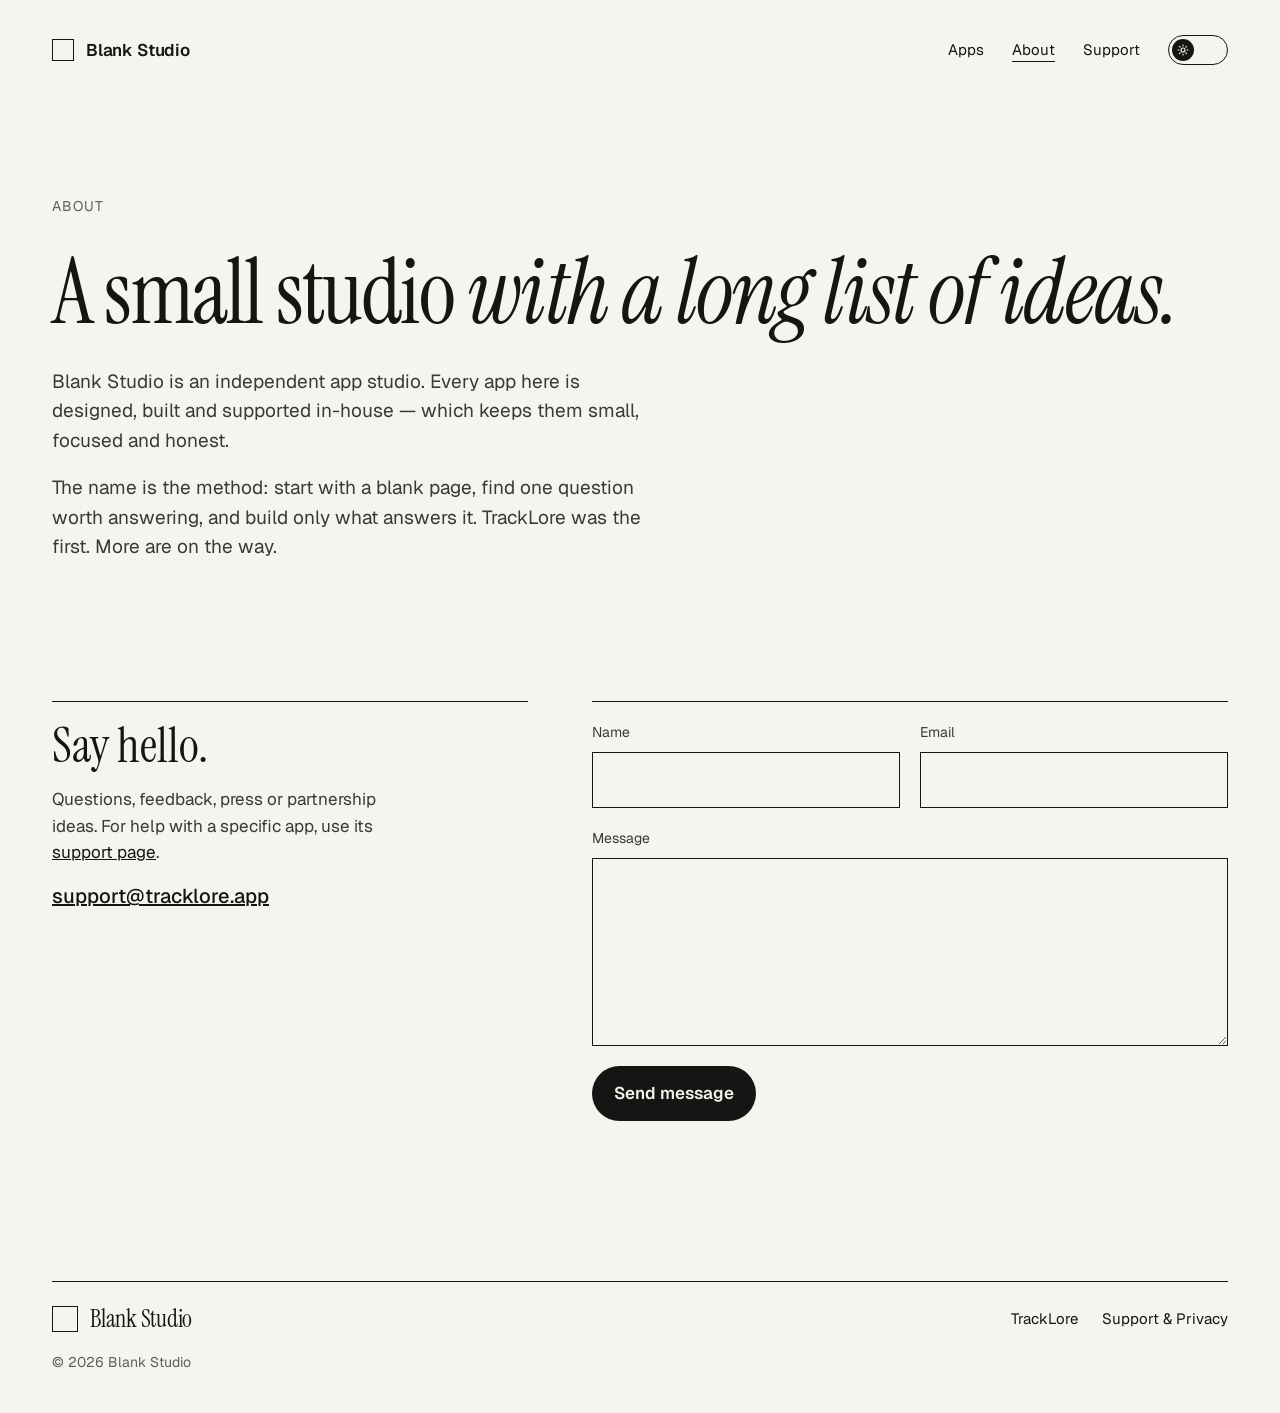
==== about.html @ 92d8fb65 "Add files via upload" ====
<!doctype html>
<html lang="en">
<head>
  <meta charset="utf-8">
  <meta name="viewport" content="width=device-width, initial-scale=1">
  <title>About — Blank Studio</title>
  <meta name="description" content="Blank Studio is an independent app studio making small, focused apps for iPhone.">
  <link rel="icon" href="images/favicon.svg" type="image/svg+xml">
  <script>(function(){try{var t=localStorage.getItem('theme');if(!t){t=window.matchMedia('(prefers-color-scheme: dark)').matches?'dark':'light';}document.documentElement.setAttribute('data-theme',t);}catch(e){}})();</script>
  <link rel="preconnect" href="https://fonts.googleapis.com">
  <link rel="preconnect" href="https://fonts.gstatic.com" crossorigin>
  <link href="https://fonts.googleapis.com/css2?family=Instrument+Serif:ital@0;1&family=Geist:wght@400;500;600&display=swap" rel="stylesheet">
  <link rel="stylesheet" href="css/styles.css">
</head>
<body>
  <a class="skip-link" href="#main">Skip to content</a>

  <header class="wrap site-header">
    <a class="brand" href="index.html">
      <span class="brand-mark" aria-hidden="true"></span>
      <span class="brand-name">Blank Studio</span>
    </a>
    <nav class="nav" aria-label="Main">
      <a href="index.html#apps">Apps</a>
      <a href="about.html" aria-current="page">About</a>
      <a href="support.html">Support</a>
    </nav>
    <button class="theme-toggle" type="button" aria-label="Dark mode" aria-pressed="false">
      <span class="track">
        <span class="knob">
          <svg class="icon-sun" width="12" height="12" viewBox="0 0 24 24" fill="none" stroke="currentColor" stroke-width="2.2" stroke-linecap="round" aria-hidden="true"><circle cx="12" cy="12" r="4"/><path d="M12 2v2M12 20v2M4.9 4.9l1.4 1.4M17.7 17.7l1.4 1.4M2 12h2M20 12h2M4.9 19.1l1.4-1.4M17.7 6.3l1.4-1.4"/></svg>
          <svg class="icon-moon" width="12" height="12" viewBox="0 0 24 24" fill="none" stroke="currentColor" stroke-width="2.2" stroke-linecap="round" stroke-linejoin="round" aria-hidden="true"><path d="M20 14.5A8 8 0 1 1 9.5 4a6.5 6.5 0 0 0 10.5 10.5z"/></svg>
        </span>
      </span>
    </button>
  </header>

  <main id="main">
    <section class="wrap about-hero">
      <div class="about-copy">
        <p class="eyebrow">About</p>
        <h1 class="serif">A small studio <em>with a long list of ideas.</em></h1>
        <div class="story">
          <p>Blank Studio is an independent app studio. Every app here is designed, built and supported in-house — which keeps them small, focused and honest.</p>
          <p>The name is the method: start with a blank page, find one question worth answering, and build only what answers it. TrackLore was the first. More are on the way.</p>
        </div>
      </div>
    </section>

    <section class="wrap section contact" aria-labelledby="contact-heading">
      <div class="contact-intro">
        <h2 id="contact-heading" class="serif">Say hello.</h2>
        <p>Questions, feedback, press or partnership ideas. For help with a specific app, use its <a href="support.html">support page</a>.</p>
        <a class="email" href="mailto:support@tracklore.app">support@tracklore.app</a>
      </div>
      <!--
        VISUAL ONLY for now: submitting does nothing.
        To make it work later: create a free form at formspree.io with the business email,
        then add  action="https://formspree.io/f/YOUR_FORM_ID" method="POST"  to the <form> tag
        and delete  onsubmit="return false;"
      -->
      <form class="contact-form" onsubmit="return false;">
        <div class="field-row">
          <div class="field">
            <label for="name">Name</label>
            <input id="name" name="name" type="text" autocomplete="name" required>
          </div>
          <div class="field">
            <label for="email">Email</label>
            <input id="email" name="email" type="email" autocomplete="email" required>
          </div>
        </div>
        <div class="field">
          <label for="message">Message</label>
          <textarea id="message" name="message" rows="6" required></textarea>
        </div>
        <button class="btn btn-solid" type="submit">Send message</button>
      </form>
    </section>
  </main>

  <footer class="wrap site-footer">
    <div class="footer-row">
      <a class="brand footer-brand" href="index.html">
        <span class="brand-mark" aria-hidden="true"></span>
        <span class="brand-name">Blank Studio</span>
      </a>
      <nav class="footer-nav" aria-label="Footer">
        <a href="tracklore.html">TrackLore</a>
        <a href="support.html">Support &amp; Privacy</a>
      </nav>
    </div>
    <span class="copyright">© 2026 Blank Studio</span>
  </footer>

  <script src="js/theme.js"></script>
</body>
</html>
---- css/styles.css ----
/* ==========================================================================
   Blank Studio — site styles
   Colors live in the variables below. Light is the default; dark mode
   switches them when <html data-theme="dark"> is set by js/theme.js.
   ========================================================================== */

:root {
  --bg: #F5F4EF;
  --ink: #151513;
  --muted: #5E5C57;
  --body: #3A3935;
  --line: #D6D4CC;
  --dash: #A8A59C;
  --plinth: #E6E3D9;
  --plinth-edge: #FFFFFF;
  --card: #FBFAF6;
  --spot: rgba(255, 255, 255, 0.95);

  --serif: "Instrument Serif", Georgia, serif;
  --sans: "Geist", "Helvetica Neue", Arial, sans-serif;
  --max: 1240px;
  --gutter: 32px;
  --radius: 28px;

  color-scheme: light;
}

[data-theme="dark"] {
  --bg: #0F0F0E;
  --ink: #EDEBE4;
  --muted: #9B988F;
  --body: #C9C6BD;
  --line: #2E2D2A;
  --dash: #55534D;
  --plinth: #1C1B19;
  --plinth-edge: #34322E;
  --card: #161614;
  --spot: rgba(255, 232, 196, 0.10);

  color-scheme: dark;
}

/* ---------- Base ---------- */

*, *::before, *::after { box-sizing: border-box; }

html { scroll-behavior: smooth; }
@media (prefers-reduced-motion: reduce) {
  html { scroll-behavior: auto; }
  *, *::before, *::after { transition: none !important; }
}

body {
  margin: 0;
  background: var(--bg);
  color: var(--ink);
  font-family: var(--sans);
  font-size: 17px;
  line-height: 1.55;
  -webkit-font-smoothing: antialiased;
  transition: background-color 0.45s ease, color 0.45s ease;
}

img { max-width: 100%; display: block; }
a { color: var(--ink); }
a:hover { color: var(--muted); }
h1, h2, h3, p { margin: 0; }
em { font-style: italic; }

:focus-visible { outline: 2px solid var(--ink); outline-offset: 3px; }

.skip-link {
  position: absolute; left: 16px; top: -48px;
  padding: 10px 16px; background: var(--ink); color: var(--bg);
  border-radius: 999px; text-decoration: none; z-index: 10;
}
.skip-link:focus { top: 16px; color: var(--bg); }

.wrap { max-width: var(--max); margin: 0 auto; padding: 0 var(--gutter); }
.serif { font-family: var(--serif); font-weight: 400; }
.eyebrow { font-size: 14px; letter-spacing: 0.08em; text-transform: uppercase; color: var(--muted); }
.muted { color: var(--muted); }
.plain { text-decoration: none; }
.section { margin-top: 140px; }

/* ---------- Header ---------- */

.site-header {
  display: flex; flex-wrap: wrap; align-items: center; gap: 16px;
  padding-top: 28px; padding-bottom: 28px;
}
.brand { display: flex; align-items: center; gap: 12px; text-decoration: none; color: var(--ink); }
.brand:hover { color: var(--ink); }
.brand-mark { width: 22px; height: 22px; border: 1.5px solid var(--ink); display: block; }
.brand-name { font-weight: 600; letter-spacing: -0.01em; }

.nav { margin-left: auto; display: flex; flex-wrap: wrap; gap: 28px; font-size: 15px; }
.nav a { text-decoration: none; }
.nav a[aria-current="page"] { text-decoration: underline; text-underline-offset: 6px; }

/* Dark mode toggle */
.theme-toggle {
  font: inherit; display: inline-flex; align-items: center;
  min-height: 44px; padding: 0; margin-left: 12px;
  background: transparent; border: 0; cursor: pointer; color: var(--ink);
}
.theme-toggle .track {
  position: relative; display: block; width: 60px; height: 30px;
  border: 1px solid var(--ink); border-radius: 999px;
}
.theme-toggle .knob {
  position: absolute; top: 3px; left: 3px; width: 22px; height: 22px;
  border-radius: 50%; background: var(--ink); color: var(--bg);
  display: flex; align-items: center; justify-content: center;
  transition: left 0.35s cubic-bezier(0.4, 0, 0.2, 1), background-color 0.45s ease;
}
[data-theme="dark"] .theme-toggle .knob { left: 33px; }
.theme-toggle .icon-moon { display: none; }
[data-theme="dark"] .theme-toggle .icon-moon { display: block; }
[data-theme="dark"] .theme-toggle .icon-sun { display: none; }

/* ---------- Buttons ---------- */

.btn {
  display: inline-flex; align-items: center; gap: 10px;
  min-height: 48px; padding: 14px 22px; border-radius: 999px;
  text-decoration: none; font: inherit; font-weight: 600; cursor: pointer;
}
.btn-outline { border: 1.5px solid var(--ink); color: var(--ink); background: transparent; font-weight: 500; }
.btn-solid { background: var(--ink); color: var(--bg); border: 0; }
.btn-solid:hover { color: var(--bg); opacity: 0.85; }
.btn-light { background: #F2F0F7; color: #0A0A14; }
.btn-light:hover { color: #0A0A14; opacity: 0.9; }
.btn-ghost-light { border: 1.5px solid rgba(242, 240, 247, 0.5); color: #F2F0F7; font-weight: 500; }
.btn-ghost-light:hover { color: #F2F0F7; border-color: #F2F0F7; }
.btn-row { display: flex; flex-wrap: wrap; align-items: center; gap: 12px; }

/* ---------- Home hero ---------- */

.hero { padding-top: 120px; padding-bottom: 96px; display: flex; flex-direction: column; gap: 40px; }
.hero h1 { font-size: clamp(56px, 9vw, 136px); line-height: 0.95; letter-spacing: -0.02em; text-wrap: balance; }
.hero-foot { display: flex; flex-wrap: wrap; gap: 32px; justify-content: space-between; align-items: flex-end; }
.lede { max-width: 520px; font-size: 20px; color: var(--body); text-wrap: pretty; }

/* ---------- Apps index ---------- */

.index-head {
  display: flex; justify-content: space-between; align-items: baseline;
  border-top: 1.5px solid var(--ink); padding: 18px 0;
  font-size: 14px; letter-spacing: 0.08em; text-transform: uppercase;
}
.index-row {
  display: grid; grid-template-columns: 80px 1fr auto; gap: 16px; align-items: baseline;
  padding: 22px 0; border-top: 1px solid var(--line); text-decoration: none;
}
.index-row:last-child { border-bottom: 1px solid var(--line); }
.index-row .num, .index-row .meta { color: var(--muted); }
.index-row .meta { font-size: 15px; }
.index-row .name { font-family: var(--serif); font-size: 40px; line-height: 1; }
.index-row.is-upcoming { color: var(--muted); }
.index-row.is-upcoming .name { font-style: italic; }

/* ---------- TrackLore panel (keeps the app's own dark look in both themes) ---------- */

.tl-panel {
  position: relative; overflow: hidden;
  background: #0A0A14; color: #F2F0F7;
  border: 1px solid rgba(255, 255, 255, 0.08); border-radius: var(--radius);
  display: flex; flex-wrap: wrap; align-items: center; gap: 48px;
  padding: clamp(32px, 6vw, 80px);
}
.tl-panel > * { position: relative; }
.tl-panel .aurora {
  position: absolute; inset: 0; pointer-events: none;
  background:
    radial-gradient(500px 400px at 15% 10%, rgba(140, 92, 245, 0.35), transparent 70%),
    radial-gradient(420px 380px at 85% 90%, rgba(92, 140, 250, 0.30), transparent 70%),
    radial-gradient(360px 300px at 70% 30%, rgba(235, 92, 219, 0.16), transparent 70%);
}
.tl-copy { flex: 1 1 380px; display: flex; flex-direction: column; gap: 28px; }
.tl-copy h2 { font-size: clamp(40px, 5vw, 68px); line-height: 1; letter-spacing: -0.01em; text-wrap: balance; }
.tl-copy p { max-width: 460px; color: #CFCAE0; font-size: 18px; text-wrap: pretty; }
.tl-id { display: flex; align-items: center; gap: 16px; }
.tl-id img { width: 72px; height: 72px; border-radius: 17px; object-fit: cover; }
.tl-id .label { font-size: 14px; letter-spacing: 0.08em; text-transform: uppercase; color: #B9B4CC; }
.tl-id .title { font-size: 22px; font-weight: 600; display: block; }
.tl-phones { flex: 0 1 300px; display: flex; justify-content: center; gap: 20px; flex-wrap: wrap; }

/* Phone mockups */
.phone {
  width: 250px; height: 520px; border-radius: 44px; flex: none;
  background: #0A0A14; color: #F2F0F7; border: 8px solid #1E1D27;
  box-shadow: 0 40px 80px rgba(0, 0, 0, 0.5);
  position: relative; overflow: hidden;
  display: flex; flex-direction: column; align-items: center; justify-content: center; gap: 24px;
}
.phone > * { position: relative; }
.phone::before {
  content: ""; position: absolute; inset: 0;
  background:
    radial-gradient(220px 220px at 20% 15%, rgba(140, 92, 245, 0.5), transparent 70%),
    radial-gradient(200px 200px at 85% 80%, rgba(92, 140, 250, 0.45), transparent 70%);
}
.phone.is-large { width: 270px; height: 560px; border-width: 9px; border-radius: 46px; }
.phone.is-offset { margin-top: 48px; }
.mic-ring {
  width: 140px; height: 140px; border-radius: 50%;
  background: conic-gradient(#5C8CFA, #8C5CF5, #EB5CDB, #5C8CFA);
  display: flex; align-items: center; justify-content: center;
}
.mic-ring span {
  width: calc(100% - 14px); height: calc(100% - 14px); border-radius: 50%;
  background: #12111C; display: flex; align-items: center; justify-content: center;
}
.phone .caption { display: flex; flex-direction: column; align-items: center; gap: 6px; }
.phone .caption strong { font-size: 18px; }
.phone .caption small { font-size: 13px; color: #B9B4CC; }

.phone.is-result { justify-content: flex-start; align-items: stretch; gap: 14px; padding: 48px 18px 18px; }
.phone.is-result::before {
  background:
    radial-gradient(220px 200px at 80% 10%, rgba(235, 92, 219, 0.35), transparent 70%),
    radial-gradient(200px 200px at 10% 90%, rgba(140, 92, 245, 0.4), transparent 70%);
}
.phone .art { width: 100%; aspect-ratio: 1; border-radius: 16px; background: linear-gradient(135deg, #5C8CFA, #8C5CF5 55%, #EB5CDB); }
.phone .song { display: flex; flex-direction: column; gap: 2px; }
.phone .song strong { font-size: 16px; }
.phone .song small { font-size: 13px; color: #B9B4CC; }
.phone .source {
  background: rgba(255, 255, 255, 0.08); border: 1px solid rgba(255, 255, 255, 0.14);
  border-radius: 14px; padding: 10px 12px; display: flex; flex-direction: column; gap: 2px;
}
.phone .source small { font-size: 11px; letter-spacing: 0.08em; text-transform: uppercase; color: #B9B4CC; }
.phone .source strong { font-size: 13px; }

/* ---------- "Coming soon" exhibit ---------- */

.exhibit {
  position: relative; overflow: hidden;
  border: 1px solid var(--line); border-radius: var(--radius);
  background: radial-gradient(620px 460px at 42% -8%, var(--spot), transparent 72%);
  padding: clamp(32px, 6vw, 72px);
  display: flex; flex-wrap: wrap; align-items: flex-end; justify-content: space-between; gap: 48px;
  transition: border-color 0.45s ease;
}
.exhibit-tag { position: absolute; top: clamp(32px, 6vw, 72px); left: clamp(32px, 6vw, 72px); }
.exhibit-stage { flex: 1 1 520px; display: flex; flex-direction: column; align-items: center; padding-top: 72px; }
.velvet {
  position: relative; width: min(440px, 100%); height: 400px;
  border-radius: 48% 48% 10px 10px / 34% 34% 10px 10px;
  background:
    radial-gradient(110% 55% at 50% -6%, rgba(255, 236, 214, 0.26), transparent 58%),
    linear-gradient(90deg,
      rgba(0,0,0,0.5) 0%, rgba(0,0,0,0.05) 9%, rgba(255,255,255,0.08) 16%,
      rgba(0,0,0,0.32) 24%, rgba(255,255,255,0.07) 33%, rgba(0,0,0,0.26) 42%,
      rgba(255,255,255,0.09) 51%, rgba(0,0,0,0.3) 60%, rgba(255,255,255,0.06) 69%,
      rgba(0,0,0,0.32) 79%, rgba(255,255,255,0.05) 88%, rgba(0,0,0,0.55) 100%),
    #5B1D26;
  box-shadow: inset 0 -30px 40px rgba(0, 0, 0, 0.35), 0 30px 50px rgba(0, 0, 0, 0.22);
  display: flex; align-items: center; justify-content: center;
}
.velvet span {
  font-family: var(--serif); font-style: italic;
  font-size: clamp(40px, 5vw, 60px); line-height: 1; color: #F3E6D8;
  text-shadow: 0 2px 12px rgba(0, 0, 0, 0.45);
}
.velvet-hem {
  width: min(500px, 108%); height: 22px; margin-top: -6px;
  border-radius: 0 0 50% 50% / 0 0 100% 100%;
  background:
    linear-gradient(90deg, rgba(0,0,0,0.5) 0%, rgba(0,0,0,0.1) 12%, rgba(255,255,255,0.06) 22%,
      rgba(0,0,0,0.3) 35%, rgba(255,255,255,0.06) 50%, rgba(0,0,0,0.3) 65%,
      rgba(255,255,255,0.05) 80%, rgba(0,0,0,0.5) 100%),
    #4A1720;
}
.plinth {
  width: min(560px, 100%); height: 64px;
  background: var(--plinth); border-top: 2px solid var(--plinth-edge);
  display: flex; align-items: center; justify-content: center;
  transition: background-color 0.45s ease;
}
.plaque {
  font-size: 11px; letter-spacing: 0.3em; text-transform: uppercase; color: #2A2112;
  padding: 7px 16px; border: 1px solid #7A5F2E;
  background: linear-gradient(180deg, #DCC48E, #A98848);
}
.floor-shadow { width: min(620px, 110%); height: 26px; border-radius: 50%; background: radial-gradient(closest-side, rgba(0, 0, 0, 0.22), transparent); }
.wall-label {
  flex: 0 1 260px; background: var(--card); border: 1px solid var(--line);
  padding: 22px 24px; display: flex; flex-direction: column; gap: 4px;
  font-size: 14px; color: var(--body); transition: background-color 0.45s ease;
}
.wall-label .title { font-family: var(--serif); font-style: italic; font-size: 26px; line-height: 1.2; color: var(--ink); }
.wall-label .note { margin-top: 12px; padding-top: 12px; border-top: 1px solid var(--line); }

/* ---------- Footer ---------- */

.site-footer { margin-top: 160px; padding-bottom: 40px; display: flex; flex-direction: column; gap: 20px; }
.footer-row {
  display: flex; flex-wrap: wrap; justify-content: space-between; align-items: center; gap: 20px;
  border-top: 1.5px solid var(--ink); padding-top: 24px; font-size: 15px;
}
.footer-brand .brand-mark { width: 26px; height: 26px; }
.footer-brand .brand-name { font-family: var(--serif); font-weight: 400; font-size: 24px; line-height: 1; }
.footer-nav { display: flex; flex-wrap: wrap; gap: 24px; }
.footer-nav a { text-decoration: none; }
.copyright { font-size: 14px; color: var(--muted); }

/* ---------- TrackLore page ---------- */

.crumbs { display: flex; gap: 8px; font-size: 14px; color: var(--muted); padding-top: 8px; }
.crumbs a { color: var(--muted); text-decoration: none; }
.tl-hero { margin-top: 24px; }
.tl-hero .tl-panel { gap: 56px; padding: clamp(32px, 6vw, 88px); }
.tl-hero .tl-copy { flex: 1 1 420px; }
.tl-hero h1 { font-size: clamp(48px, 6vw, 88px); line-height: 0.98; letter-spacing: -0.015em; text-wrap: balance; }
.tl-hero .tl-id img { width: 88px; height: 88px; border-radius: 20px; }
.tl-hero .tl-id .name { font-size: 28px; font-weight: 600; letter-spacing: -0.01em; display: block; }
.tl-hero .tl-id .sub { color: #B9B4CC; }
.tl-hero .tl-phones { flex: 1 1 440px; }
.tl-hero .phone { width: 230px; height: 480px; border-radius: 40px; }
.tl-hero .mic-ring { width: 128px; height: 128px; }
.small-light { font-size: 14px; color: #B9B4CC; }

.big-statement { font-size: clamp(40px, 5vw, 72px); line-height: 1; letter-spacing: -0.01em; max-width: 820px; text-wrap: balance; }
.steps {
  list-style: none; margin: 56px 0 0; padding: 0;
  display: grid; grid-template-columns: repeat(auto-fit, minmax(min(300px, 100%), 1fr)); gap: 32px;
}
.steps li { border-top: 1.5px solid var(--ink); padding-top: 20px; display: flex; flex-direction: column; gap: 10px; }
.steps h3 { font-size: 22px; font-weight: 600; }
.steps p { color: var(--body); }

.feature-cols { display: grid; grid-template-columns: repeat(auto-fit, minmax(min(340px, 100%), 1fr)); gap: 48px; }
.feature-cols ul { margin: 18px 0 0; padding: 0; list-style: none; }
.feature-cols li { padding: 14px 0; border-top: 1px solid var(--line); }
.feature-cols li:last-child { border-bottom: 1px solid var(--line); }

.pricing {
  border: 1.5px solid var(--ink); border-radius: var(--radius); padding: clamp(32px, 6vw, 72px);
  display: flex; flex-wrap: wrap; gap: 48px; justify-content: space-between; align-items: flex-end;
}
.pricing-copy { flex: 1 1 420px; display: flex; flex-direction: column; gap: 18px; }
.pricing-copy h2 { font-size: clamp(40px, 5vw, 64px); line-height: 1; }
.pricing-copy p { max-width: 520px; color: var(--body); }
.price-box { flex: 0 1 320px; display: flex; flex-direction: column; gap: 6px; border-left: 1.5px solid var(--ink); padding-left: 28px; }
.price-box .price { font-family: var(--serif); font-size: 48px; line-height: 1; }

.closing { display: flex; flex-direction: column; align-items: flex-start; gap: 28px; }
.closing h2 { font-size: clamp(48px, 7vw, 104px); line-height: 0.95; letter-spacing: -0.02em; }
.fine-print { max-width: 680px; font-size: 14px; color: var(--muted); }

/* ---------- About ---------- */

.about-hero { padding-top: 96px; display: flex; flex-wrap: wrap; gap: 64px; align-items: flex-start; }
.about-copy { flex: 1 1 560px; display: flex; flex-direction: column; gap: 32px; }
.about-copy h1 { font-size: clamp(48px, 7vw, 104px); line-height: 0.95; letter-spacing: -0.02em; text-wrap: balance; }
.about-copy .story { display: flex; flex-direction: column; gap: 18px; max-width: 600px; font-size: 19px; color: var(--body); }
.photo-placeholder {
  flex: 0 1 380px; aspect-ratio: 4 / 5; border: 1.5px dashed var(--dash); border-radius: 4px;
  display: flex; align-items: center; justify-content: center; color: var(--muted); font-size: 15px;
}
.contact { display: flex; flex-wrap: wrap; gap: 64px; }
.contact-intro { flex: 1 1 360px; display: flex; flex-direction: column; gap: 16px; border-top: 1.5px solid var(--ink); padding-top: 20px; }
.contact-intro h2 { font-size: 48px; line-height: 1; }
.contact-intro p { color: var(--body); max-width: 360px; }
.contact-intro .email { font-size: 20px; font-weight: 500; }
.contact-form { flex: 1 1 520px; display: flex; flex-direction: column; gap: 20px; border-top: 1.5px solid var(--ink); padding-top: 20px; }
.field-row { display: grid; grid-template-columns: repeat(auto-fit, minmax(min(220px, 100%), 1fr)); gap: 20px; }
.field { display: flex; flex-direction: column; gap: 8px; }
.field label { font-size: 14px; color: var(--body); }
.field input, .field textarea, .field select {
  font: inherit; color: var(--ink); padding: 14px 16px;
  border: 1.5px solid var(--ink); border-radius: 0; background: transparent;
}
.field textarea { resize: vertical; }
.contact-form .btn { align-self: flex-start; }

/* ---------- Support & privacy ---------- */

.support-hero { padding-top: 80px; padding-bottom: 64px; display: flex; flex-wrap: wrap; gap: 32px; align-items: flex-end; justify-content: space-between; }
.support-hero h1 { font-size: clamp(48px, 7vw, 96px); line-height: 0.95; letter-spacing: -0.02em; }
.app-chip { display: flex; align-items: center; gap: 12px; margin-bottom: 20px; font-weight: 600; }
.app-chip img { width: 44px; height: 44px; border-radius: 10px; object-fit: cover; }
.app-picker select { min-width: 220px; min-height: 48px; font-size: 16px; }
.support-layout { display: flex; flex-wrap: wrap; gap: 64px; align-items: flex-start; }
.toc { flex: 1 1 200px; max-width: 240px; display: flex; flex-direction: column; border-top: 1.5px solid var(--ink); font-size: 15px; }
.toc a { padding: 14px 0; border-bottom: 1px solid var(--line); text-decoration: none; }
.support-main { flex: 999 1 560px; min-width: 0; display: flex; flex-direction: column; gap: 96px; }
.support-main section { border-top: 1.5px solid var(--ink); padding-top: 20px; display: flex; flex-direction: column; gap: 18px; scroll-margin-top: 24px; }
.support-main h2 { font-size: 44px; line-height: 1; }
.support-main .copy { max-width: 640px; color: var(--body); }
.support-main .email { font-size: 22px; font-weight: 500; }
.faq { display: flex; flex-direction: column; }
.faq details { border-top: 1px solid var(--line); padding: 18px 0; }
.faq details:last-child { border-bottom: 1px solid var(--line); }
.faq summary { font-weight: 600; cursor: pointer; }
.faq p { margin-top: 10px; color: var(--body); max-width: 640px; }
.policy { display: flex; flex-direction: column; gap: 24px; max-width: 680px; color: var(--body); }
.policy h3 { font-size: 18px; color: var(--ink); margin-bottom: 6px; }

/* ---------- Small screens ---------- */

@media (max-width: 640px) {
  :root { --gutter: 20px; --radius: 22px; }
  .hero { padding-top: 64px; padding-bottom: 64px; }
  .section { margin-top: 96px; }
  .index-row { grid-template-columns: 40px 1fr; }
  .index-row .meta { grid-column: 2; }
  .index-row .name { font-size: 32px; }
  .nav { gap: 20px; order: 3; width: 100%; margin-left: 0; }
  .theme-toggle { margin-left: auto; }
  .phone.is-offset { margin-top: 0; }
  .price-box { border-left: 0; padding-left: 0; border-top: 1.5px solid var(--ink); padding-top: 20px; }
  .velvet { height: 300px; }
  .site-footer { margin-top: 112px; }
}
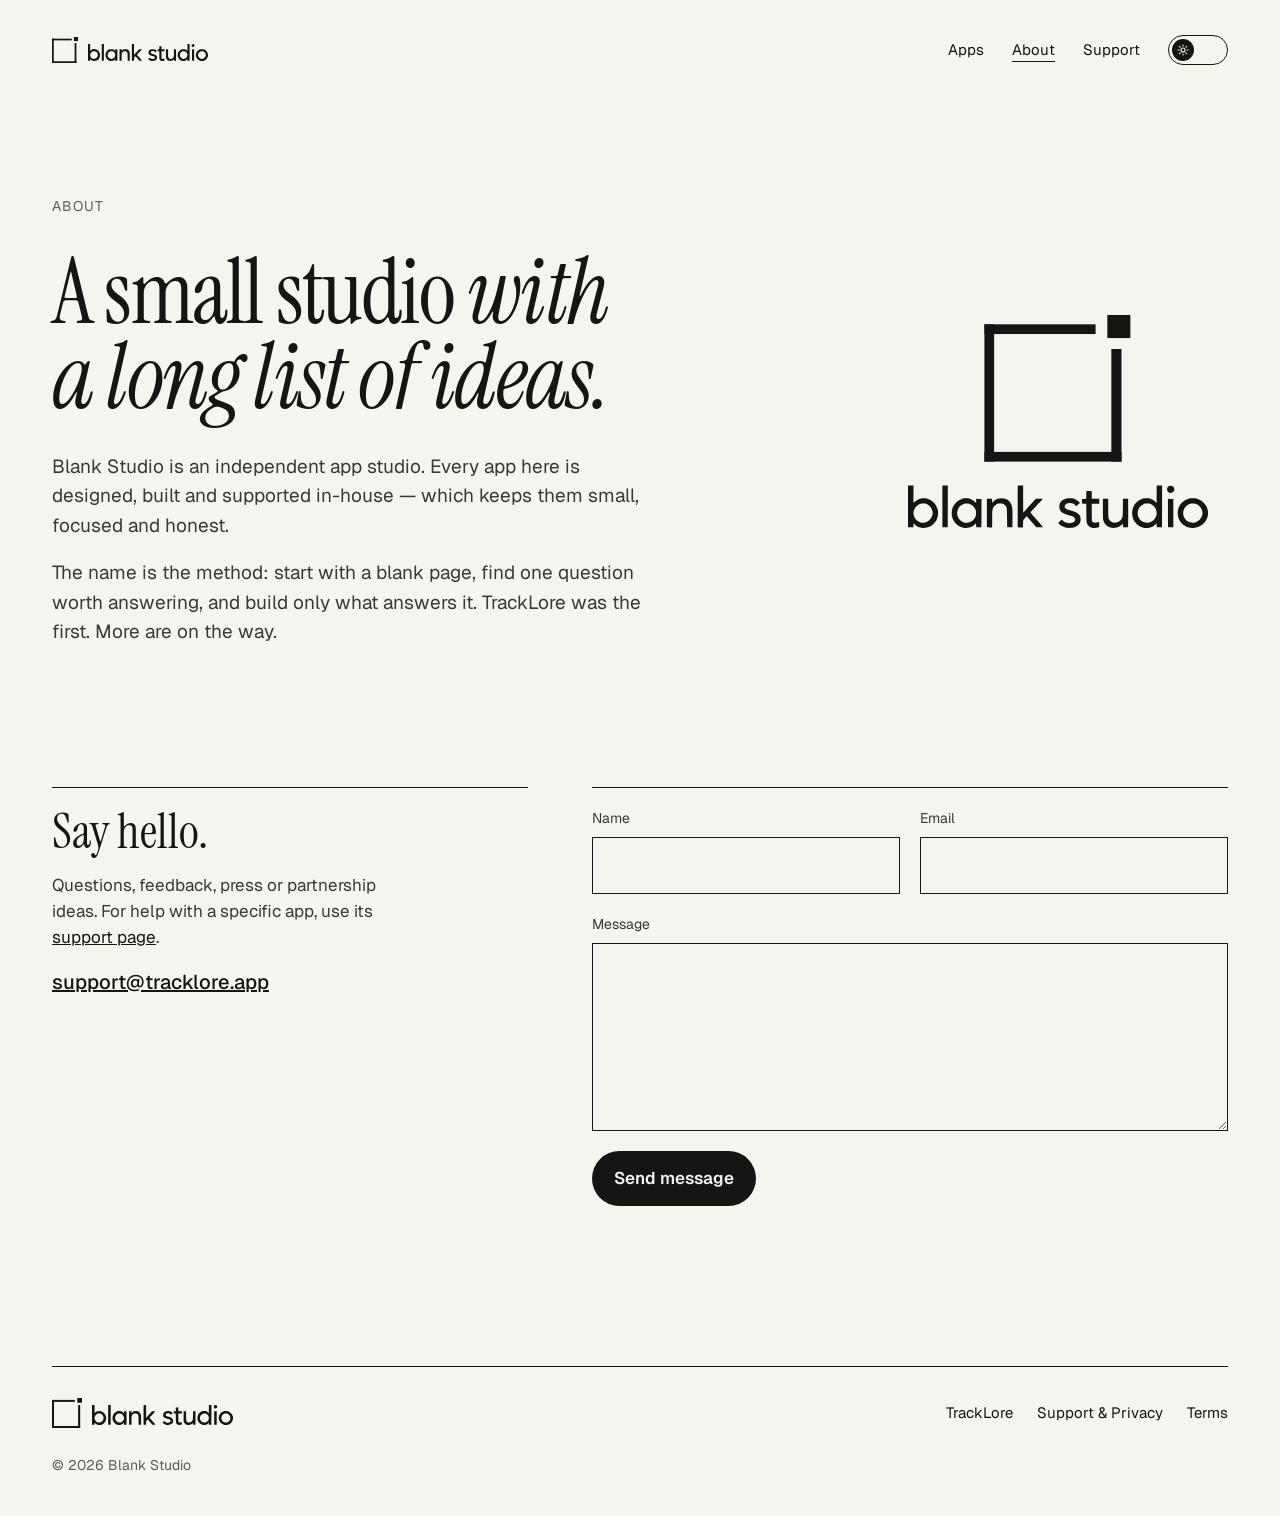
==== commit 8e83f442: "Add Blank Studio logo and TrackLore terms of use" ====
--- a/about.html
+++ b/about.html
@@ -6,6 +6,10 @@
   <title>About — Blank Studio</title>
   <meta name="description" content="Blank Studio is an independent app studio making small, focused apps for iPhone.">
   <link rel="icon" href="images/favicon.svg" type="image/svg+xml">
+  <link rel="apple-touch-icon" href="images/apple-touch-icon.png">
+  <meta property="og:site_name" content="Blank Studio">
+  <meta property="og:image" content="https://blankstudio91.github.io/images/og-image.png">
+  <meta name="twitter:card" content="summary_large_image">
   <script>(function(){try{var t=localStorage.getItem('theme');if(!t){t=window.matchMedia('(prefers-color-scheme: dark)').matches?'dark':'light';}document.documentElement.setAttribute('data-theme',t);}catch(e){}})();</script>
   <link rel="preconnect" href="https://fonts.googleapis.com">
   <link rel="preconnect" href="https://fonts.gstatic.com" crossorigin>
@@ -16,9 +20,9 @@
   <a class="skip-link" href="#main">Skip to content</a>
 
   <header class="wrap site-header">
-    <a class="brand" href="index.html">
-      <span class="brand-mark" aria-hidden="true"></span>
-      <span class="brand-name">Blank Studio</span>
+    <a class="brand" href="index.html" aria-label="Blank Studio home">
+      <img class="logo-mark" src="images/logo-mark.svg" alt="" width="26" height="26">
+      <img class="logo-word" src="images/logo-wordmark.svg" alt="" width="120" height="17">
     </a>
     <nav class="nav" aria-label="Main">
       <a href="index.html#apps">Apps</a>
@@ -44,6 +48,9 @@
           <p>Blank Studio is an independent app studio. Every app here is designed, built and supported in-house — which keeps them small, focused and honest.</p>
           <p>The name is the method: start with a blank page, find one question worth answering, and build only what answers it. TrackLore was the first. More are on the way.</p>
         </div>
+      </div>
+      <div class="about-logo">
+        <img class="logo-full" src="images/logo.svg" alt="Blank Studio logo" width="300" height="213">
       </div>
     </section>
 
@@ -81,13 +88,14 @@
 
   <footer class="wrap site-footer">
     <div class="footer-row">
-      <a class="brand footer-brand" href="index.html">
-        <span class="brand-mark" aria-hidden="true"></span>
-        <span class="brand-name">Blank Studio</span>
+      <a class="brand footer-brand" href="index.html" aria-label="Blank Studio home">
+        <img class="logo-mark" src="images/logo-mark.svg" alt="" width="26" height="26">
+        <img class="logo-word" src="images/logo-wordmark.svg" alt="" width="120" height="17">
       </a>
       <nav class="footer-nav" aria-label="Footer">
         <a href="tracklore.html">TrackLore</a>
         <a href="support.html">Support &amp; Privacy</a>
+        <a href="support.html#terms">Terms</a>
       </nav>
     </div>
     <span class="copyright">© 2026 Blank Studio</span>
--- a/css/styles.css
+++ b/css/styles.css
@@ -89,10 +89,16 @@
   display: flex; flex-wrap: wrap; align-items: center; gap: 16px;
   padding-top: 28px; padding-bottom: 28px;
 }
-.brand { display: flex; align-items: center; gap: 12px; text-decoration: none; color: var(--ink); }
-.brand:hover { color: var(--ink); }
-.brand-mark { width: 22px; height: 22px; border: 1.5px solid var(--ink); display: block; }
-.brand-name { font-weight: 600; letter-spacing: -0.01em; }
+.brand { display: flex; align-items: center; gap: 10px; text-decoration: none; color: var(--ink); min-height: 44px; }
+.brand:hover { color: var(--ink); opacity: 0.75; }
+
+/* Logo: dark SVGs, inverted to light in dark mode. */
+.logo-mark, .logo-word, .logo-full { display: block; transition: filter 0.45s ease; }
+[data-theme="dark"] .logo-mark, [data-theme="dark"] .logo-word, [data-theme="dark"] .logo-full { filter: invert(1); }
+.logo-mark { width: 26px; height: auto; }
+.logo-word { height: 17px; width: auto; margin-top: 4px; }
+.footer-brand .logo-mark { width: 30px; }
+.footer-brand .logo-word { height: 20px; }
 
 .nav { margin-left: auto; display: flex; flex-wrap: wrap; gap: 28px; font-size: 15px; }
 .nav a { text-decoration: none; }
@@ -300,8 +306,6 @@
   display: flex; flex-wrap: wrap; justify-content: space-between; align-items: center; gap: 20px;
   border-top: 1.5px solid var(--ink); padding-top: 24px; font-size: 15px;
 }
-.footer-brand .brand-mark { width: 26px; height: 26px; }
-.footer-brand .brand-name { font-family: var(--serif); font-weight: 400; font-size: 24px; line-height: 1; }
 .footer-nav { display: flex; flex-wrap: wrap; gap: 24px; }
 .footer-nav a { text-decoration: none; }
 .copyright { font-size: 14px; color: var(--muted); }
@@ -356,6 +360,8 @@
 .about-copy { flex: 1 1 560px; display: flex; flex-direction: column; gap: 32px; }
 .about-copy h1 { font-size: clamp(48px, 7vw, 104px); line-height: 0.95; letter-spacing: -0.02em; text-wrap: balance; }
 .about-copy .story { display: flex; flex-direction: column; gap: 18px; max-width: 600px; font-size: 19px; color: var(--body); }
+.about-logo { flex: 0 1 340px; align-self: center; display: flex; justify-content: center; padding: 24px 0; }
+.about-logo .logo-full { width: min(300px, 70vw); height: auto; }
 .photo-placeholder {
   flex: 0 1 380px; aspect-ratio: 4 / 5; border: 1.5px dashed var(--dash); border-radius: 4px;
   display: flex; align-items: center; justify-content: center; color: var(--muted); font-size: 15px;
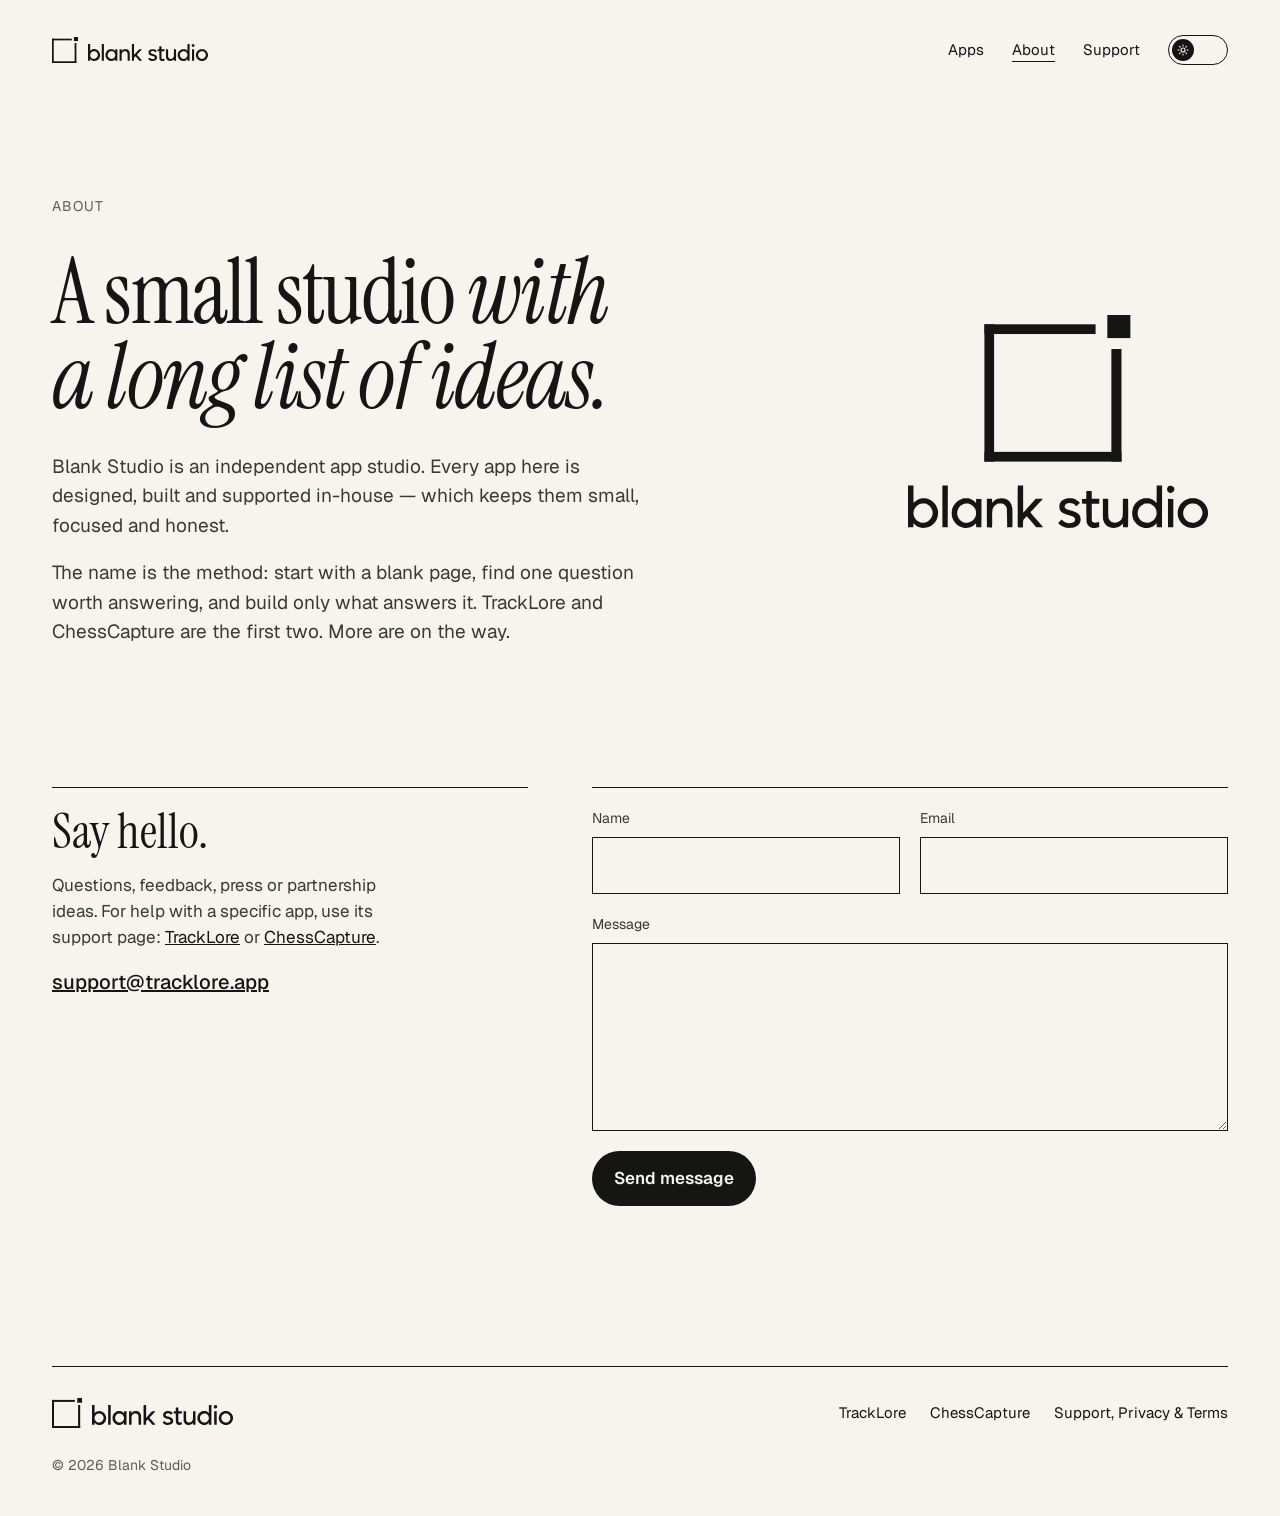
==== commit c46672f9: "Add ChessCapture app page, support, privacy and terms" ====
--- a/about.html
+++ b/about.html
@@ -46,7 +46,7 @@
         <h1 class="serif">A small studio <em>with a long list of ideas.</em></h1>
         <div class="story">
           <p>Blank Studio is an independent app studio. Every app here is designed, built and supported in-house — which keeps them small, focused and honest.</p>
-          <p>The name is the method: start with a blank page, find one question worth answering, and build only what answers it. TrackLore was the first. More are on the way.</p>
+          <p>The name is the method: start with a blank page, find one question worth answering, and build only what answers it. TrackLore and ChessCapture are the first two. More are on the way.</p>
         </div>
       </div>
       <div class="about-logo">
@@ -57,7 +57,7 @@
     <section class="wrap section contact" aria-labelledby="contact-heading">
       <div class="contact-intro">
         <h2 id="contact-heading" class="serif">Say hello.</h2>
-        <p>Questions, feedback, press or partnership ideas. For help with a specific app, use its <a href="support.html">support page</a>.</p>
+        <p>Questions, feedback, press or partnership ideas. For help with a specific app, use its support page: <a href="support.html">TrackLore</a> or <a href="chesscapture-support.html">ChessCapture</a>.</p>
         <a class="email" href="mailto:support@tracklore.app">support@tracklore.app</a>
       </div>
       <!--
@@ -94,8 +94,8 @@
       </a>
       <nav class="footer-nav" aria-label="Footer">
         <a href="tracklore.html">TrackLore</a>
-        <a href="support.html">Support &amp; Privacy</a>
-        <a href="support.html#terms">Terms</a>
+        <a href="chesscapture.html">ChessCapture</a>
+        <a href="support.html">Support, Privacy &amp; Terms</a>
       </nav>
     </div>
     <span class="copyright">© 2026 Blank Studio</span>
--- a/css/styles.css
+++ b/css/styles.css
@@ -421,3 +421,88 @@
   .velvet { height: 300px; }
   .site-footer { margin-top: 112px; }
 }
+
+/* ---------- ChessCapture panel (keeps the app's own walnut-and-board look in both themes) ---------- */
+
+.cc-panel {
+  position: relative; overflow: hidden;
+  background: #231D17; color: #F4EEE3;
+  border: 1px solid rgba(255, 255, 255, 0.08); border-radius: var(--radius);
+  display: flex; flex-wrap: wrap; align-items: center; gap: 48px;
+  padding: clamp(32px, 6vw, 80px);
+}
+.cc-panel > * { position: relative; }
+.cc-panel .board-glow {
+  position: absolute; inset: 0; pointer-events: none;
+  background:
+    radial-gradient(520px 420px at 85% 15%, rgba(231, 212, 177, 0.16), transparent 70%),
+    radial-gradient(420px 360px at 10% 95%, rgba(76, 156, 104, 0.22), transparent 70%);
+}
+.cc-panel .board-pattern {
+  position: absolute; right: -60px; bottom: -60px; width: 360px; height: 360px; pointer-events: none;
+  background: repeating-conic-gradient(rgba(231, 212, 177, 0.07) 0% 25%, transparent 0% 50%) 0 0 / 90px 90px;
+  transform: rotate(-12deg);
+}
+.cc-panel .tl-copy p { color: #D9CDB8; }
+.cc-panel .tl-id .label { color: #CDBFA8; }
+.cc-panel .tl-id img { border-radius: 17px; }
+.btn-cc { background: #4C9C68; color: #FFFFFF; }
+.btn-cc:hover { color: #FFFFFF; background: #3F8758; }
+.btn-ghost-cream { border: 1.5px solid rgba(244, 238, 227, 0.5); color: #F4EEE3; font-weight: 500; }
+.btn-ghost-cream:hover { color: #F4EEE3; border-color: #F4EEE3; }
+.small-cream { font-size: 14px; color: #CDBFA8; }
+
+/* Real app screenshot inside a phone frame */
+.phone-shot {
+  width: 250px; flex: none; border-radius: 44px; overflow: hidden;
+  border: 8px solid #141210; background: #FBF9F6;
+  box-shadow: 0 40px 80px rgba(0, 0, 0, 0.45);
+}
+.phone-shot img { width: 100%; height: auto; }
+
+/* Drawn FEN result card (matches the app's review screen styling) */
+.fen-card {
+  width: 250px; flex: none; box-sizing: border-box;
+  background: #FBF9F6; color: #1A1815; border-radius: 26px; padding: 22px;
+  box-shadow: 0 30px 60px rgba(0, 0, 0, 0.4);
+  display: flex; flex-direction: column; gap: 14px; font-size: 14px;
+}
+.fen-card .fen-label { font-size: 11px; letter-spacing: 0.14em; text-transform: uppercase; color: #6B645A; font-weight: 600; }
+.fen-card code {
+  font-family: ui-monospace, "SF Mono", Menlo, monospace; font-size: 12px; line-height: 1.5;
+  background: #F1ECE3; border-radius: 12px; padding: 10px 12px; word-break: break-all; color: #1A1815;
+}
+.fen-card .fen-btn { border-radius: 12px; padding: 11px 12px; text-align: center; font-weight: 600; }
+.fen-card .fen-btn.primary { background: #4C9C68; color: #FFFFFF; }
+.fen-card .fen-btn.secondary { background: #F1ECE3; color: #1A1815; }
+.fen-card .match { display: flex; align-items: center; gap: 8px; color: #3F8758; font-weight: 600; font-size: 13px; }
+.cc-phones { flex: 1 1 440px; display: flex; flex-wrap: wrap; justify-content: center; align-items: flex-start; gap: 20px; }
+.cc-phones .phone-shot { width: 230px; }
+.cc-phones .fen-card { width: 220px; margin-top: 140px; }
+@media (max-width: 640px) { .cc-phones .fen-card { margin-top: 0; width: 250px; } .cc-phones .phone-shot { width: 250px; } }
+
+/* Privacy highlight block on the ChessCapture page */
+.on-device {
+  border: 1.5px solid var(--ink); border-radius: var(--radius); padding: clamp(32px, 6vw, 72px);
+  display: flex; flex-wrap: wrap; gap: 48px; justify-content: space-between; align-items: center;
+}
+.on-device-copy { flex: 1 1 420px; display: flex; flex-direction: column; gap: 18px; }
+.on-device-copy h2 { font-size: clamp(40px, 5vw, 64px); line-height: 1; }
+.on-device-copy p { max-width: 560px; color: var(--body); }
+.on-device-facts { flex: 0 1 340px; list-style: none; margin: 0; padding: 0 0 0 28px; border-left: 1.5px solid var(--ink); display: flex; flex-direction: column; gap: 14px; }
+.on-device-facts strong { display: block; }
+.on-device-facts span { color: var(--muted); font-size: 15px; }
+
+/* App switcher on support pages */
+.app-switch { display: flex; flex-wrap: wrap; gap: 10px; }
+.app-switch a {
+  display: inline-flex; align-items: center; gap: 10px; min-height: 48px;
+  padding: 6px 18px 6px 6px; border: 1.5px solid var(--line); border-radius: 999px;
+  text-decoration: none; font-weight: 600; font-size: 15px;
+}
+.app-switch a img { width: 34px; height: 34px; border-radius: 9px; object-fit: cover; }
+.app-switch a[aria-current="page"] { border-color: var(--ink); }
+.app-switch a:not([aria-current="page"]) { color: var(--muted); }
+.support-form { display: flex; flex-direction: column; gap: 20px; max-width: 680px; }
+.support-form .btn { align-self: flex-start; }
+.form-note { font-size: 14px; color: var(--muted); }
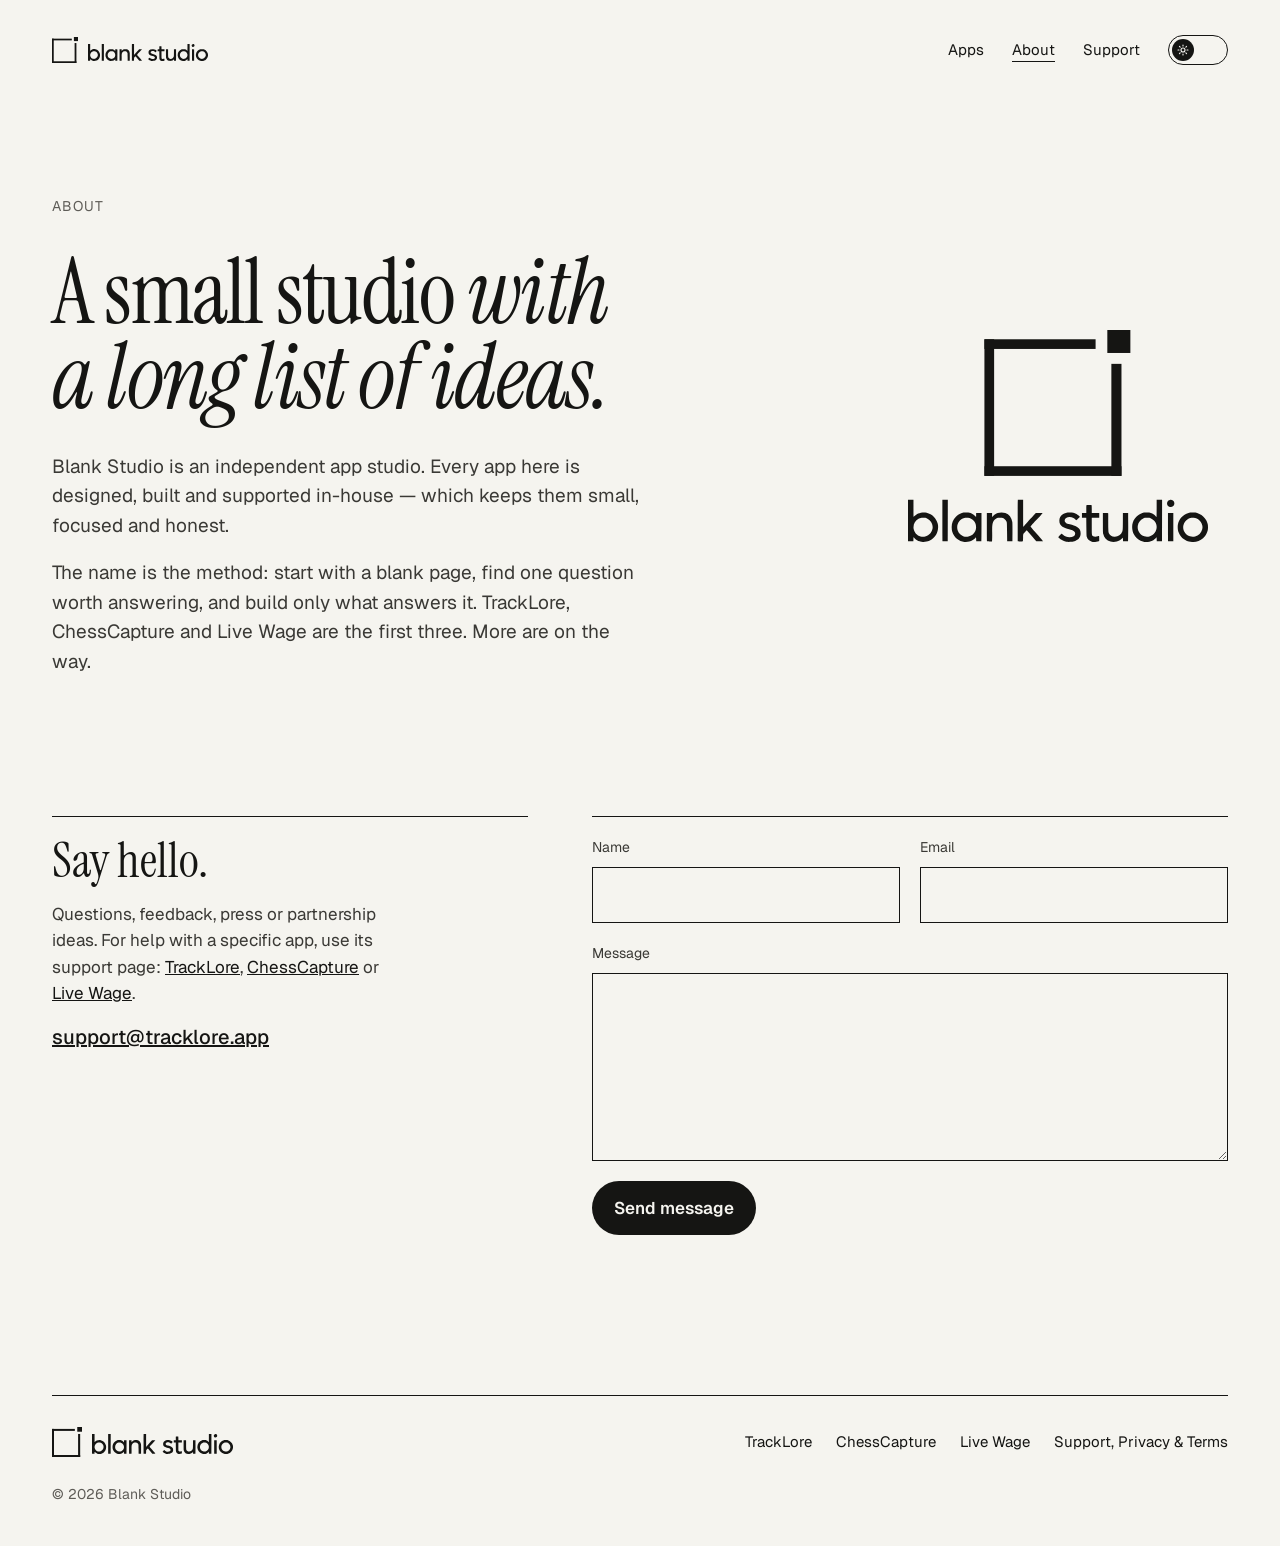
==== commit a8885610: "Add Live Wage app page, support, privacy and terms" ====
--- a/about.html
+++ b/about.html
@@ -46,7 +46,7 @@
         <h1 class="serif">A small studio <em>with a long list of ideas.</em></h1>
         <div class="story">
           <p>Blank Studio is an independent app studio. Every app here is designed, built and supported in-house — which keeps them small, focused and honest.</p>
-          <p>The name is the method: start with a blank page, find one question worth answering, and build only what answers it. TrackLore and ChessCapture are the first two. More are on the way.</p>
+          <p>The name is the method: start with a blank page, find one question worth answering, and build only what answers it. TrackLore, ChessCapture and Live Wage are the first three. More are on the way.</p>
         </div>
       </div>
       <div class="about-logo">
@@ -57,7 +57,7 @@
     <section class="wrap section contact" aria-labelledby="contact-heading">
       <div class="contact-intro">
         <h2 id="contact-heading" class="serif">Say hello.</h2>
-        <p>Questions, feedback, press or partnership ideas. For help with a specific app, use its support page: <a href="support.html">TrackLore</a> or <a href="chesscapture-support.html">ChessCapture</a>.</p>
+        <p>Questions, feedback, press or partnership ideas. For help with a specific app, use its support page: <a href="support.html">TrackLore</a>, <a href="chesscapture-support.html">ChessCapture</a> or <a href="livewage-support.html">Live Wage</a>.</p>
         <a class="email" href="mailto:support@tracklore.app">support@tracklore.app</a>
       </div>
       <!--
@@ -95,6 +95,7 @@
       <nav class="footer-nav" aria-label="Footer">
         <a href="tracklore.html">TrackLore</a>
         <a href="chesscapture.html">ChessCapture</a>
+        <a href="livewage.html">Live Wage</a>
         <a href="support.html">Support, Privacy &amp; Terms</a>
       </nav>
     </div>
--- a/css/styles.css
+++ b/css/styles.css
@@ -506,3 +506,57 @@
 .support-form { display: flex; flex-direction: column; gap: 20px; max-width: 680px; }
 .support-form .btn { align-self: flex-start; }
 .form-note { font-size: 14px; color: var(--muted); }
+
+/* ---------- Live Wage panel (keeps the app's own charcoal-and-green look in both themes) ---------- */
+
+.lw-panel {
+  position: relative; overflow: hidden;
+  background: #141312; color: #F8F4ED;
+  border: 1px solid rgba(255, 255, 255, 0.08); border-radius: var(--radius);
+  display: flex; flex-wrap: wrap; align-items: center; gap: 48px;
+  padding: clamp(32px, 6vw, 80px);
+}
+.lw-panel > * { position: relative; }
+.lw-panel .lw-glow {
+  position: absolute; inset: 0; pointer-events: none;
+  background:
+    radial-gradient(520px 420px at 82% 30%, rgba(140, 198, 63, 0.16), transparent 70%),
+    radial-gradient(420px 360px at 8% 100%, rgba(140, 198, 63, 0.10), transparent 70%);
+}
+.lw-panel .lw-ticks {
+  position: absolute; right: -140px; bottom: -160px; width: 520px; height: 520px; border-radius: 50%; pointer-events: none;
+  background: repeating-conic-gradient(rgba(140, 198, 63, 0.16) 0deg 1.2deg, transparent 1.2deg 6deg);
+  -webkit-mask: radial-gradient(circle, transparent 0 62%, #000 62.5% 70%, transparent 70.5%);
+  mask: radial-gradient(circle, transparent 0 62%, #000 62.5% 70%, transparent 70.5%);
+}
+.lw-panel .tl-copy p { color: #D6CEC3; }
+.lw-panel .tl-id .label { color: #B8B0A4; }
+.lw-green { color: #A6D86A; }
+.btn-lw { background: #8CC63F; color: #141312; }
+.btn-lw:hover { color: #141312; background: #9DD253; }
+.btn-ghost-warm { border: 1.5px solid rgba(248, 244, 237, 0.5); color: #F8F4ED; font-weight: 500; }
+.btn-ghost-warm:hover { color: #F8F4ED; border-color: #F8F4ED; }
+.small-warm { font-size: 14px; color: #B8B0A4; }
+.lw-panel .phone-shot { border-color: #0B0A09; background: #141312; }
+
+/* Drawn weekly summary card (matches the app's Insights styling) */
+.lw-card {
+  width: 240px; flex: none; box-sizing: border-box;
+  background: #23211E; color: #F8F4ED; border: 1px solid #3A3530; border-radius: 26px; padding: 22px;
+  box-shadow: 0 30px 60px rgba(0, 0, 0, 0.45);
+  display: flex; flex-direction: column; gap: 12px; font-size: 14px;
+}
+.lw-card .k { font-size: 11px; letter-spacing: 0.14em; text-transform: uppercase; color: #B8B0A4; font-weight: 600; }
+.lw-card .big { font-size: 34px; font-weight: 700; color: #8CC63F; letter-spacing: -0.02em; line-height: 1; }
+.lw-card .sub { color: #B8B0A4; font-size: 13px; }
+.lw-bars { display: grid; grid-template-columns: repeat(5, minmax(0, 1fr)); gap: 8px; align-items: end; height: 92px; }
+.lw-bars div { display: flex; flex-direction: column; align-items: center; gap: 6px; height: 100%; justify-content: flex-end; }
+.lw-bars i { display: block; width: 100%; border-radius: 6px; background: #8CC63F; }
+.lw-bars span { font-size: 11px; color: #9C9488; }
+.lw-card .goal { background: #1C1A18; border-radius: 14px; padding: 10px 12px; display: flex; flex-direction: column; gap: 6px; }
+.lw-card .goal b { font-size: 13px; }
+.lw-card .track { height: 6px; border-radius: 3px; background: #3A3530; overflow: hidden; }
+.lw-card .track i { display: block; height: 100%; width: 65%; background: #8CC63F; }
+.lw-card .lw-share { border-radius: 12px; padding: 11px 12px; text-align: center; font-weight: 600; background: #F5F1E9; color: #1F1812; }
+.cc-phones .lw-card { margin-top: 140px; }
+@media (max-width: 640px) { .cc-phones .lw-card { margin-top: 0; width: 250px; } }
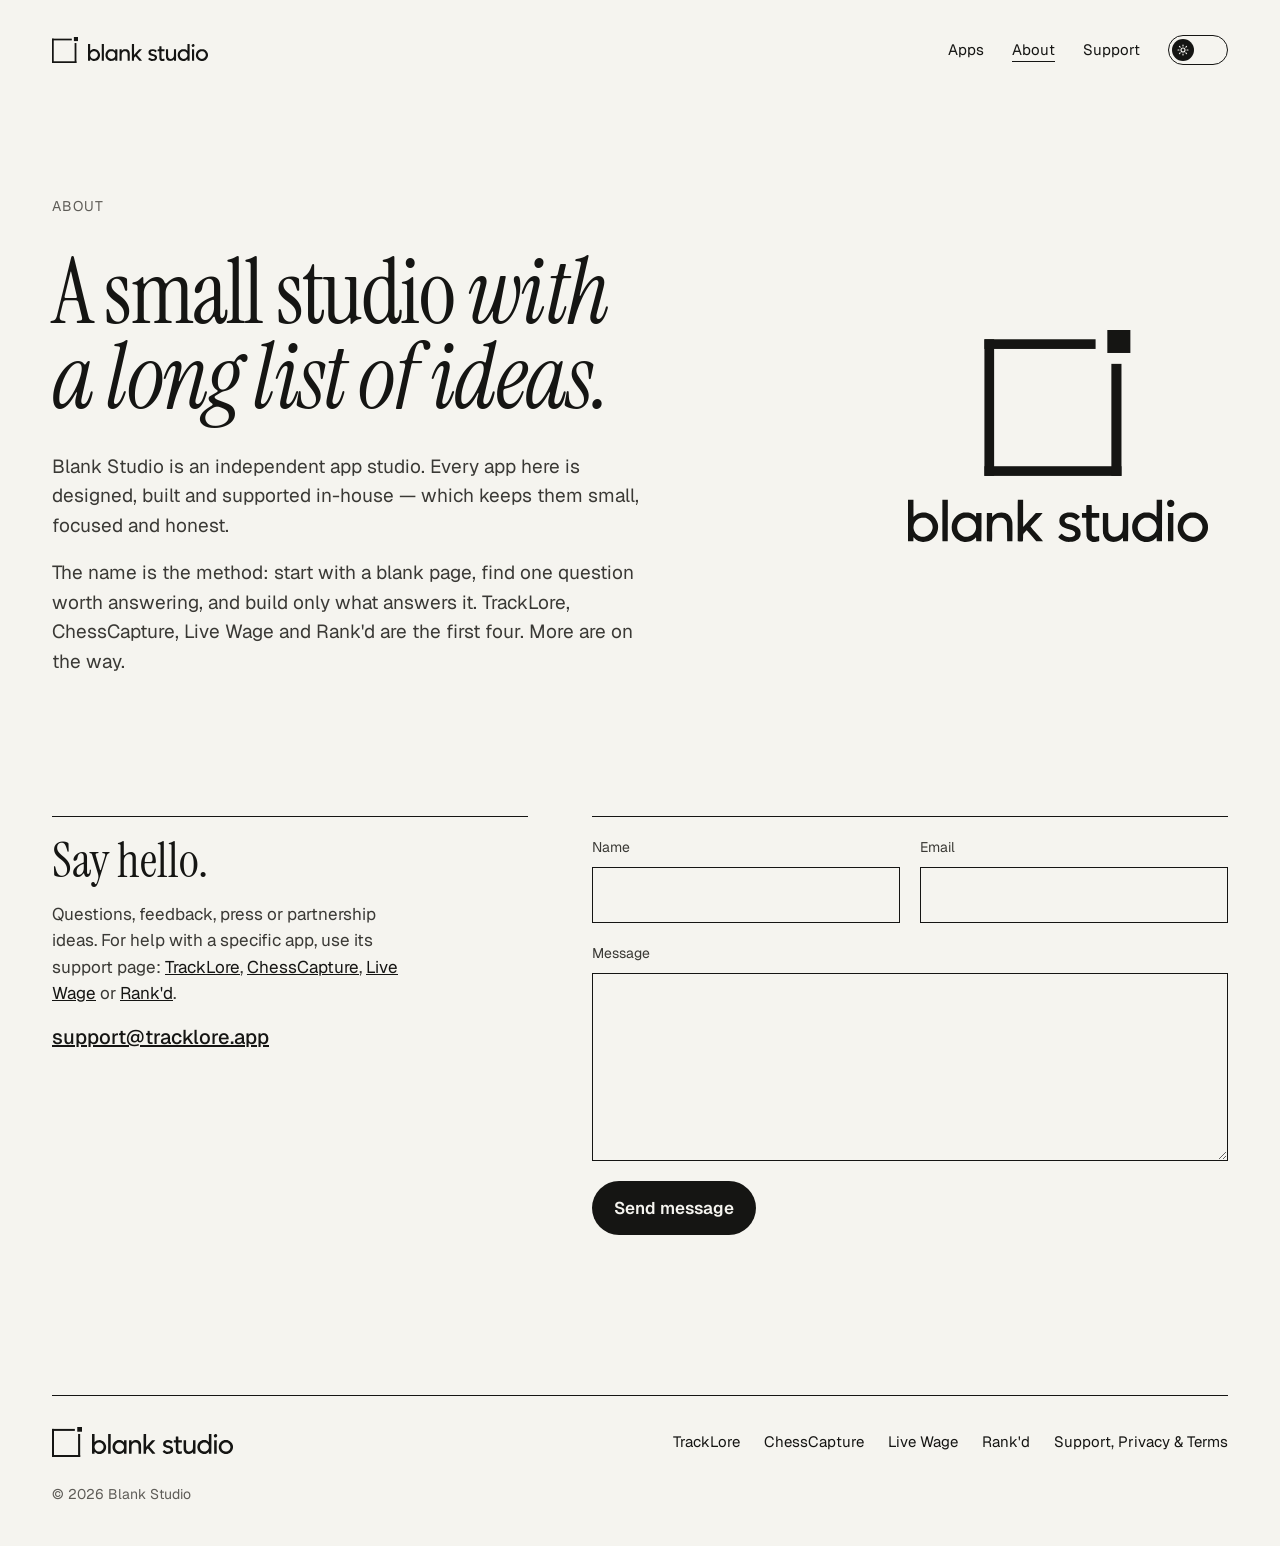
==== commit 24601de4: "Add Rank'd app page, support, privacy and terms" ====
--- a/about.html
+++ b/about.html
@@ -46,7 +46,7 @@
         <h1 class="serif">A small studio <em>with a long list of ideas.</em></h1>
         <div class="story">
           <p>Blank Studio is an independent app studio. Every app here is designed, built and supported in-house — which keeps them small, focused and honest.</p>
-          <p>The name is the method: start with a blank page, find one question worth answering, and build only what answers it. TrackLore, ChessCapture and Live Wage are the first three. More are on the way.</p>
+          <p>The name is the method: start with a blank page, find one question worth answering, and build only what answers it. TrackLore, ChessCapture, Live Wage and Rank'd are the first four. More are on the way.</p>
         </div>
       </div>
       <div class="about-logo">
@@ -57,7 +57,7 @@
     <section class="wrap section contact" aria-labelledby="contact-heading">
       <div class="contact-intro">
         <h2 id="contact-heading" class="serif">Say hello.</h2>
-        <p>Questions, feedback, press or partnership ideas. For help with a specific app, use its support page: <a href="support.html">TrackLore</a>, <a href="chesscapture-support.html">ChessCapture</a> or <a href="livewage-support.html">Live Wage</a>.</p>
+        <p>Questions, feedback, press or partnership ideas. For help with a specific app, use its support page: <a href="support.html">TrackLore</a>, <a href="chesscapture-support.html">ChessCapture</a>, <a href="livewage-support.html">Live Wage</a> or <a href="rankd-support.html">Rank'd</a>.</p>
         <a class="email" href="mailto:support@tracklore.app">support@tracklore.app</a>
       </div>
       <!--
@@ -96,6 +96,7 @@
         <a href="tracklore.html">TrackLore</a>
         <a href="chesscapture.html">ChessCapture</a>
         <a href="livewage.html">Live Wage</a>
+        <a href="rankd.html">Rank'd</a>
         <a href="support.html">Support, Privacy &amp; Terms</a>
       </nav>
     </div>
--- a/css/styles.css
+++ b/css/styles.css
@@ -560,3 +560,81 @@
 .lw-card .lw-share { border-radius: 12px; padding: 11px 12px; text-align: center; font-weight: 600; background: #F5F1E9; color: #1F1812; }
 .cc-phones .lw-card { margin-top: 140px; }
 @media (max-width: 640px) { .cc-phones .lw-card { margin-top: 0; width: 250px; } }
+
+/* ---------- Rank'd panel (keeps the app's own midnight blue-and-violet look in both themes) ---------- */
+
+.rk-panel {
+  position: relative; overflow: hidden;
+  background: #060A1F; color: #F2F4FF;
+  border: 1px solid rgba(255, 255, 255, 0.08); border-radius: var(--radius);
+  display: flex; flex-wrap: wrap; align-items: center; gap: 48px;
+  padding: clamp(32px, 6vw, 80px);
+}
+.rk-panel > * { position: relative; }
+.rk-panel .rk-glow {
+  position: absolute; inset: 0; pointer-events: none;
+  background:
+    radial-gradient(560px 440px at 80% 30%, rgba(64, 156, 255, 0.20), transparent 70%),
+    radial-gradient(480px 400px at 95% 100%, rgba(140, 82, 255, 0.26), transparent 70%),
+    radial-gradient(420px 360px at 0% 100%, rgba(64, 156, 255, 0.10), transparent 70%);
+}
+.rk-panel .rk-wings {
+  position: absolute; right: -60px; top: 50%; width: 560px; height: 360px; transform: translateY(-50%); pointer-events: none; opacity: 0.16;
+  background: repeating-linear-gradient(-18deg, transparent 0 34px, #6FB8FF 34px 44px);
+  -webkit-mask: linear-gradient(90deg, transparent, #000 40%, #000 60%, transparent);
+  mask: linear-gradient(90deg, transparent, #000 40%, #000 60%, transparent);
+}
+.rk-panel .tl-copy p { color: #C9CDE6; }
+.rk-panel .tl-id .label { color: #A3A9CC; }
+.rk-blue { color: #7CC0FF; }
+.btn-rk { background: linear-gradient(90deg, #3F8CFF, #8A52FF); color: #FFFFFF; }
+.btn-rk:hover { color: #FFFFFF; filter: brightness(1.1); }
+.btn-ghost-rk { border: 1.5px solid rgba(242, 244, 255, 0.5); color: #F2F4FF; font-weight: 500; }
+.btn-ghost-rk:hover { color: #F2F4FF; border-color: #F2F4FF; }
+.small-rk { font-size: 14px; color: #A3A9CC; }
+
+/* Drawn Life Card (matches the app's player card) */
+.rk-card {
+  width: 280px; flex: none; box-sizing: border-box;
+  background: linear-gradient(160deg, #2A3140 0%, #1B1F2B 45%, #2B1D2C 100%);
+  color: #FFFFFF; border: 3px solid #C9CEDA; border-radius: 22px; padding: 20px 20px 16px;
+  box-shadow: 0 0 0 1px rgba(255,255,255,0.06) inset, 0 30px 70px rgba(0, 0, 0, 0.55), 0 0 60px rgba(90, 140, 255, 0.18);
+  display: flex; flex-direction: column; gap: 14px; font-size: 12px;
+}
+.rk-card .top { display: flex; justify-content: space-between; align-items: flex-start; }
+.rk-card .ovr { display: flex; flex-direction: column; line-height: 1; }
+.rk-card .ovr b { font-size: 46px; font-weight: 800; letter-spacing: -0.02em; }
+.rk-card .ovr span, .rk-card .lvl { font-size: 10px; letter-spacing: 0.2em; color: #A7ADBD; font-weight: 600; margin-top: 6px; }
+.rk-card .tier { display: flex; flex-direction: column; align-items: flex-end; gap: 6px; }
+.rk-card .badge { border: 1px solid #8F96A8; background: rgba(255,255,255,0.06); border-radius: 6px; padding: 4px 8px; font-size: 11px; font-weight: 700; letter-spacing: 0.12em; color: #D9DDE6; }
+.rk-card .avatar {
+  width: 92px; height: 92px; border-radius: 50%; align-self: center;
+  background: linear-gradient(135deg, #4F8DF5, #C673C9); border: 2px solid rgba(255,255,255,0.35);
+  display: grid; place-items: center; font-size: 30px; font-weight: 800; letter-spacing: 0.02em;
+}
+.rk-card .who { text-align: center; font-size: 20px; font-weight: 800; letter-spacing: 0.04em; padding-bottom: 12px; border-bottom: 1px solid rgba(255,255,255,0.14); }
+.rk-card dl { display: grid; grid-template-columns: 1fr auto 1fr auto; gap: 9px 10px; margin: 0; }
+.rk-card dt { color: #A7ADBD; font-size: 10px; letter-spacing: 0.14em; font-weight: 600; }
+.rk-card dd { margin: 0; font-weight: 800; font-size: 13px; text-align: right; }
+.rk-card .foot { display: flex; justify-content: space-between; color: #A7ADBD; font-size: 10px; letter-spacing: 0.14em; font-weight: 600; }
+
+/* Drawn squad leaderboard */
+.rk-squad {
+  width: 240px; flex: none; box-sizing: border-box;
+  background: #10152B; color: #F2F4FF; border: 1px solid #262D4D; border-radius: 22px; padding: 20px;
+  box-shadow: 0 30px 60px rgba(0, 0, 0, 0.45);
+  display: flex; flex-direction: column; gap: 10px; font-size: 14px;
+}
+.rk-squad .k { font-size: 11px; letter-spacing: 0.16em; text-transform: uppercase; color: #A3A9CC; font-weight: 700; }
+.rk-squad ol { list-style: none; margin: 0; padding: 0; display: flex; flex-direction: column; gap: 8px; }
+.rk-squad li { display: grid; grid-template-columns: 18px 32px 1fr auto; align-items: center; gap: 8px; background: #171D38; border-radius: 12px; padding: 8px 10px; }
+.rk-squad li.me { outline: 1.5px solid #5B8CFF; }
+.rk-squad .n { color: #A3A9CC; font-weight: 700; font-size: 12px; }
+.rk-squad .av { width: 32px; height: 32px; border-radius: 50%; display: grid; place-items: center; font-size: 12px; font-weight: 800; background: linear-gradient(135deg, #4F8DF5, #8A52FF); }
+.rk-squad .nm { display: flex; flex-direction: column; line-height: 1.2; font-weight: 600; }
+.rk-squad .nm small { font-size: 10px; letter-spacing: 0.12em; font-weight: 700; }
+.rk-squad .sc { font-weight: 800; font-size: 18px; }
+.rk-squad .gold { color: #F2C14E; } .rk-squad .silver { color: #C9CEDA; } .rk-squad .bronze { color: #D08A57; }
+.rk-squad .rk-share { border-radius: 12px; padding: 11px 12px; text-align: center; font-weight: 700; background: linear-gradient(90deg, #3F8CFF, #8A52FF); color: #fff; margin-top: 4px; }
+.cc-phones .rk-squad { margin-top: 140px; }
+@media (max-width: 640px) { .cc-phones .rk-squad { margin-top: 0; width: 260px; } .rk-card { width: 260px; } }
